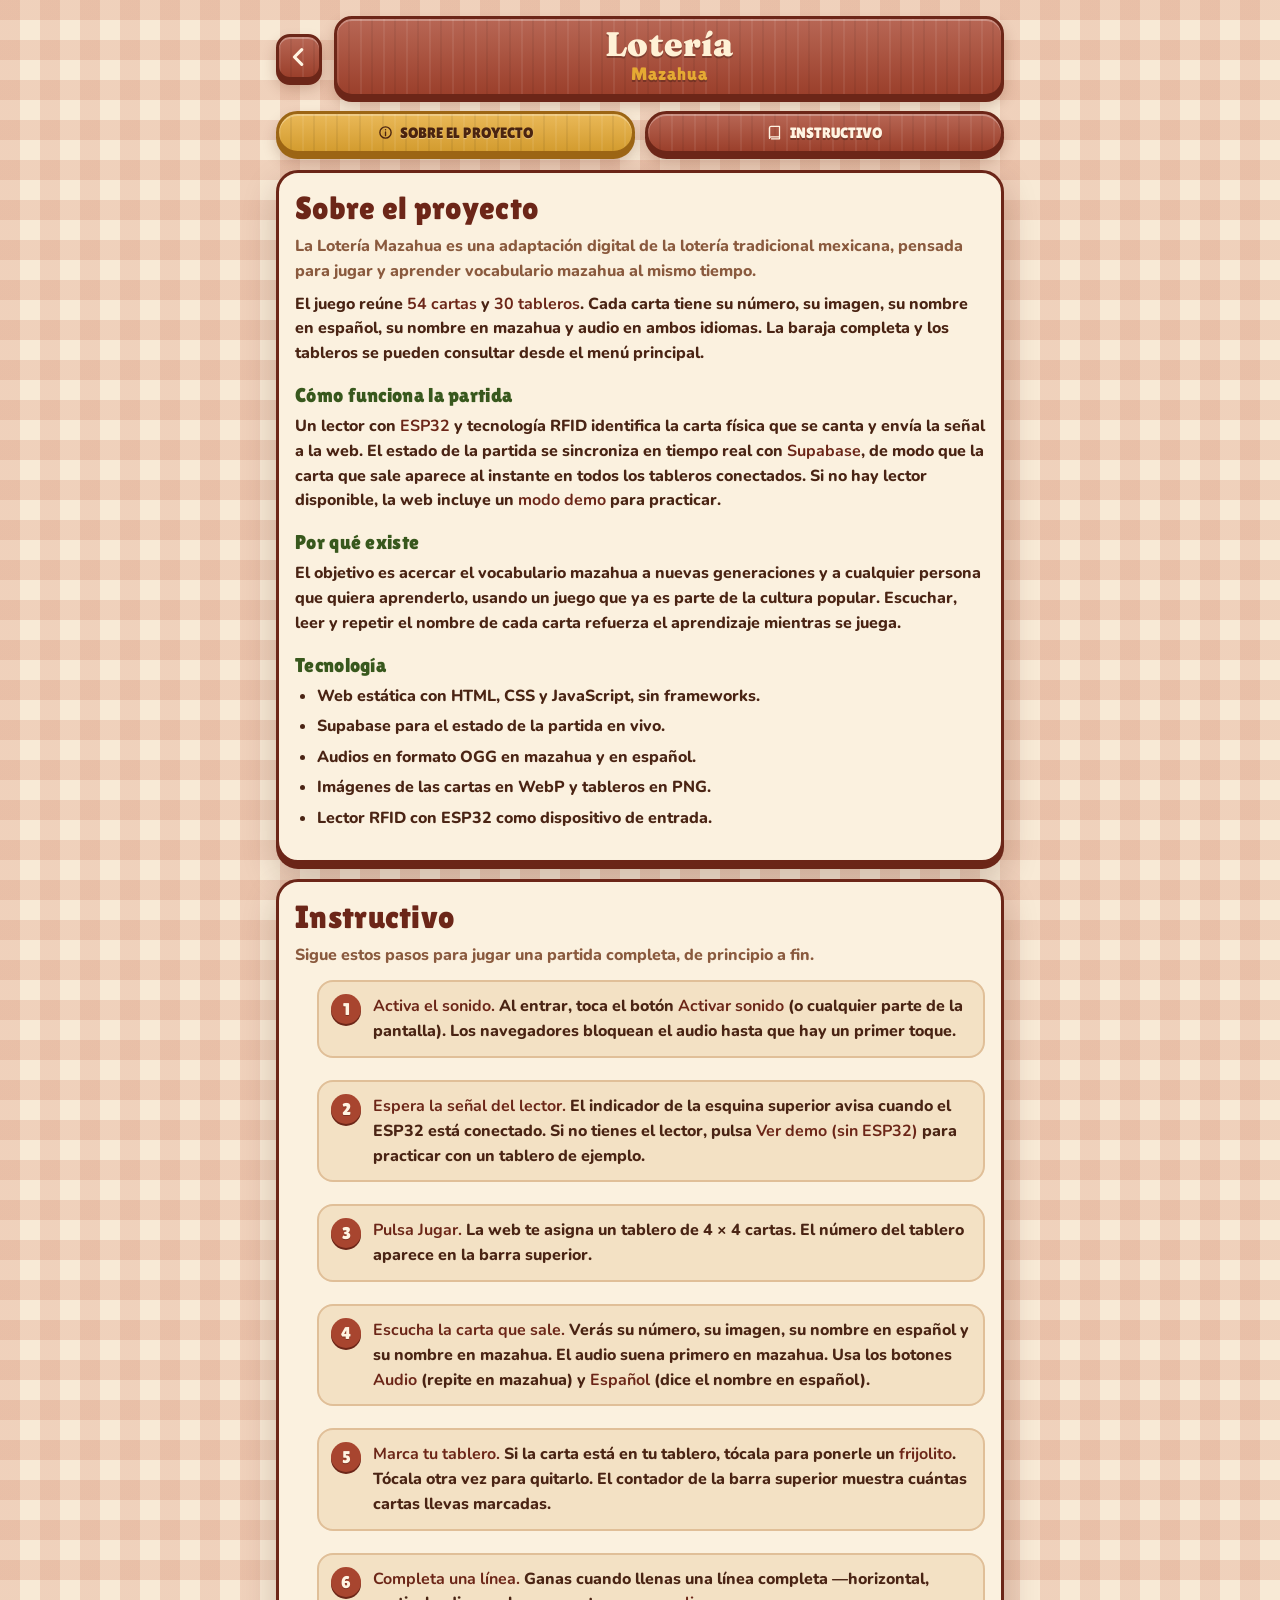
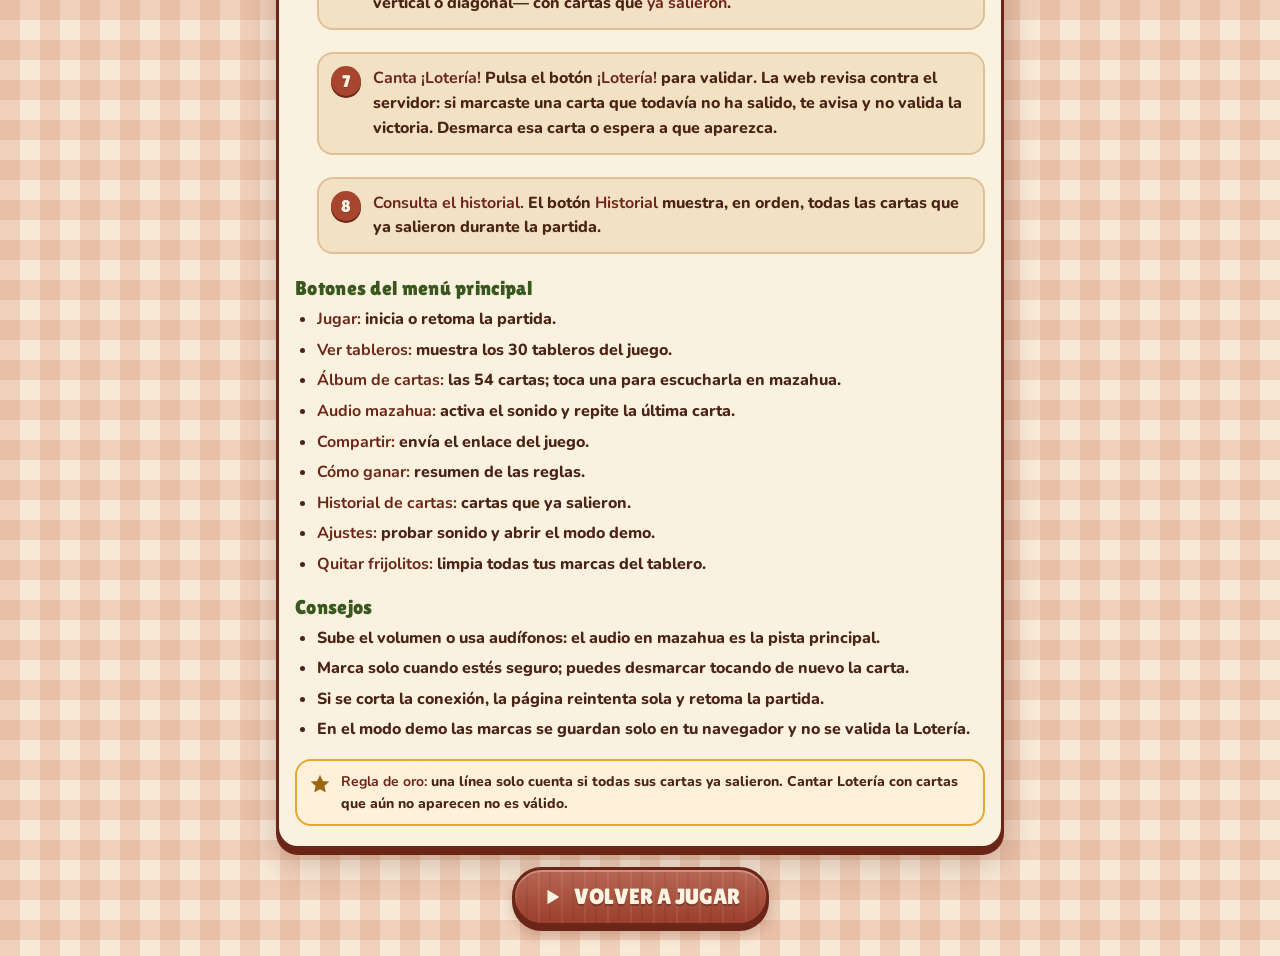
==== proyecto.html @ ba215f34 "feat: add project and instructions page, prepare Vercel deploy" ====
<!doctype html>
<html lang="es">
<head>
  <meta charset="utf-8">
  <meta name="viewport" content="width=device-width,initial-scale=1,viewport-fit=cover">
  <meta name="theme-color" content="#8f3a27">
  <meta name="description" content="Sobre el proyecto Lotería Mazahua y el instructivo completo para jugar.">
  <title>Sobre el proyecto e instructivo · Lotería Mazahua</title>
  <link rel="preconnect" href="https://fonts.googleapis.com">
  <link rel="preconnect" href="https://fonts.gstatic.com" crossorigin>
  <link rel="stylesheet" href="https://fonts.googleapis.com/css2?family=Fraunces:opsz,wght@9..144,900&family=Lilita+One&family=Nunito:wght@700;800;900&display=swap">
  <link rel="stylesheet" href="/styles.css?v=11">
  <link rel="icon" href="data:,">
</head>
<body class="doc">
  <!-- Iconos reutilizables -->
  <svg width="0" height="0" style="position:absolute" aria-hidden="true">
    <symbol id="i-back" viewBox="0 0 24 24"><path d="M15 4l-8 8 8 8" stroke="currentColor" stroke-width="3.4" fill="none" stroke-linecap="round" stroke-linejoin="round"/></symbol>
    <symbol id="i-info" viewBox="0 0 24 24"><g fill="none" stroke="currentColor" stroke-width="2.2" stroke-linecap="round"><circle cx="12" cy="12" r="9"/><path d="M12 11v6"/><circle cx="12" cy="7.4" r="1.2" fill="currentColor" stroke="none"/></g></symbol>
    <symbol id="i-book" viewBox="0 0 24 24"><g fill="none" stroke="currentColor" stroke-width="2" stroke-linejoin="round"><path d="M4 4.5A2.5 2.5 0 016.5 2H20v17H6.5A2.5 2.5 0 004 21.5z"/><path d="M4 19.5V4.5M20 19v3H6.5"/></g></symbol>
    <symbol id="i-play" viewBox="0 0 24 24"><path d="M7 4l13 8-13 8z" fill="currentColor"/></symbol>
    <symbol id="i-sound" viewBox="0 0 24 24"><path d="M3 9h4l5-4v14l-5-4H3z" fill="currentColor"/><path d="M15.5 8.5a5 5 0 010 7M18.5 5.5a9 9 0 010 13" stroke="currentColor" stroke-width="2.2" fill="none" stroke-linecap="round"/></symbol>
    <symbol id="i-star" viewBox="0 0 24 24"><path d="M12 2l3 6.6 7.2.8-5.4 4.9 1.5 7.1L12 17.8 5.7 21.4l1.5-7.1L1.8 9.4 9 8.6z" fill="currentColor"/></symbol>
    <symbol id="i-globe" viewBox="0 0 24 24"><g fill="none" stroke="currentColor" stroke-width="2"><circle cx="12" cy="12" r="9"/><path d="M3 12h18M12 3c3 3 3 15 0 18M12 3c-3 3-3 15 0 18"/></g></symbol>
    <symbol id="i-bean" viewBox="0 0 32 40"><path d="M16 2c7 0 13 5 13 12 0 4-3 6-3 9s3 5 3 8c0 5-5 7-10 7C9 38 3 32 3 22 3 11 8 2 16 2z" fill="currentColor"/></symbol>
  </svg>

  <header class="docTop">
    <a class="wood red sq docBackBtn" href="/" aria-label="Volver al menú"><svg><use href="#i-back"/></svg></a>
    <div class="sign wood red docSign">
      <h1>Lotería</h1>
      <p>Mazahua</p>
    </div>
  </header>

  <main class="docWrap">
    <nav class="docNav" aria-label="Secciones de esta página">
      <a class="wood gold link" href="#proyecto"><svg><use href="#i-info"/></svg>Sobre el proyecto</a>
      <a class="wood red link" href="#instructivo"><svg><use href="#i-book"/></svg>Instructivo</a>
    </nav>

    <!-- ===== Sobre el proyecto ===== -->
    <section id="proyecto" class="docCard" aria-labelledby="t-proyecto">
      <h2 id="t-proyecto">Sobre el proyecto</h2>
      <p class="docLead">La Lotería Mazahua es una adaptación digital de la lotería tradicional mexicana,
        pensada para jugar y aprender vocabulario mazahua al mismo tiempo.</p>

      <p>El juego reúne <b>54 cartas</b> y <b>30 tableros</b>. Cada carta tiene su número,
        su imagen, su nombre en español, su nombre en mazahua y audio en ambos idiomas.
        La baraja completa y los tableros se pueden consultar desde el menú principal.</p>

      <h3>Cómo funciona la partida</h3>
      <p>Un lector con <b>ESP32</b> y tecnología RFID identifica la carta física que se canta y
        envía la señal a la web. El estado de la partida se sincroniza en tiempo real con
        <b>Supabase</b>, de modo que la carta que sale aparece al instante en todos los tableros
        conectados. Si no hay lector disponible, la web incluye un <b>modo demo</b> para practicar.</p>

      <h3>Por qué existe</h3>
      <p>El objetivo es acercar el vocabulario mazahua a nuevas generaciones y a cualquier persona
        que quiera aprenderlo, usando un juego que ya es parte de la cultura popular. Escuchar,
        leer y repetir el nombre de cada carta refuerza el aprendizaje mientras se juega.</p>

      <h3>Tecnología</h3>
      <ul>
        <li>Web estática con HTML, CSS y JavaScript, sin frameworks.</li>
        <li>Supabase para el estado de la partida en vivo.</li>
        <li>Audios en formato OGG en mazahua y en español.</li>
        <li>Imágenes de las cartas en WebP y tableros en PNG.</li>
        <li>Lector RFID con ESP32 como dispositivo de entrada.</li>
      </ul>
    </section>

    <!-- ===== Instructivo ===== -->
    <section id="instructivo" class="docCard" aria-labelledby="t-instructivo">
      <h2 id="t-instructivo">Instructivo</h2>
      <p class="docLead">Sigue estos pasos para jugar una partida completa, de principio a fin.</p>

      <ol class="steps">
        <li>
          <b>Activa el sonido.</b> Al entrar, toca el botón <b>Activar sonido</b> (o cualquier parte
          de la pantalla). Los navegadores bloquean el audio hasta que hay un primer toque.
        </li>
        <li>
          <b>Espera la señal del lector.</b> El indicador de la esquina superior avisa cuando el
          ESP32 está conectado. Si no tienes el lector, pulsa <b>Ver demo (sin ESP32)</b> para
          practicar con un tablero de ejemplo.
        </li>
        <li>
          <b>Pulsa Jugar.</b> La web te asigna un tablero de 4 × 4 cartas. El número del tablero
          aparece en la barra superior.
        </li>
        <li>
          <b>Escucha la carta que sale.</b> Verás su número, su imagen, su nombre en español y su
          nombre en mazahua. El audio suena primero en mazahua. Usa los botones <b>Audio</b>
          (repite en mazahua) y <b>Español</b> (dice el nombre en español).
        </li>
        <li>
          <b>Marca tu tablero.</b> Si la carta está en tu tablero, tócala para ponerle un
          <b>frijolito</b>. Tócala otra vez para quitarlo. El contador de la barra superior muestra
          cuántas cartas llevas marcadas.
        </li>
        <li>
          <b>Completa una línea.</b> Ganas cuando llenas una línea completa —horizontal, vertical
          o diagonal— con cartas que <b>ya salieron</b>.
        </li>
        <li>
          <b>Canta ¡Lotería!</b> Pulsa el botón <b>¡Lotería!</b> para validar. La web revisa contra
          el servidor: si marcaste una carta que todavía no ha salido, te avisa y no valida la
          victoria. Desmarca esa carta o espera a que aparezca.
        </li>
        <li>
          <b>Consulta el historial.</b> El botón <b>Historial</b> muestra, en orden, todas las
          cartas que ya salieron durante la partida.
        </li>
      </ol>

      <h3>Botones del menú principal</h3>
      <ul>
        <li><b>Jugar:</b> inicia o retoma la partida.</li>
        <li><b>Ver tableros:</b> muestra los 30 tableros del juego.</li>
        <li><b>Álbum de cartas:</b> las 54 cartas; toca una para escucharla en mazahua.</li>
        <li><b>Audio mazahua:</b> activa el sonido y repite la última carta.</li>
        <li><b>Compartir:</b> envía el enlace del juego.</li>
        <li><b>Cómo ganar:</b> resumen de las reglas.</li>
        <li><b>Historial de cartas:</b> cartas que ya salieron.</li>
        <li><b>Ajustes:</b> probar sonido y abrir el modo demo.</li>
        <li><b>Quitar frijolitos:</b> limpia todas tus marcas del tablero.</li>
      </ul>

      <h3>Consejos</h3>
      <ul>
        <li>Sube el volumen o usa audífonos: el audio en mazahua es la pista principal.</li>
        <li>Marca solo cuando estés seguro; puedes desmarcar tocando de nuevo la carta.</li>
        <li>Si se corta la conexión, la página reintenta sola y retoma la partida.</li>
        <li>En el modo demo las marcas se guardan solo en tu navegador y no se valida la Lotería.</li>
      </ul>

      <div class="tip">
        <svg aria-hidden="true"><use href="#i-star"/></svg>
        <p><b>Regla de oro:</b> una línea solo cuenta si todas sus cartas ya salieron.
          Cantar Lotería con cartas que aún no aparecen no es válido.</p>
      </div>
    </section>

    <div class="docBack">
      <a class="wood red big link" href="/"><svg><use href="#i-play"/></svg>Volver a jugar</a>
    </div>
  </main>
</body>
</html>
---- styles.css ----
/* =========================================================
   Lotería Mazahua — estilo "madera y mantel"
   ========================================================= */
:root{
  color-scheme:light;
  --cream:#fbf1df;--cream2:#f3e1c4;--ink:#4a2414;--muted:#8a5a3e;
  --red:#a8452f;--redD:#6c2618;
  --gold:#e5a933;--goldD:#9c6514;
  --green:#5f8b38;--greenD:#38581d;
  --brown:#7c3a2c;--brownD:#4c1e15;
  --check:rgba(214,140,110,.26);
  --line:#e0bf98;
}
*{box-sizing:border-box}
html,body{height:100%}
body{
  margin:0;height:100dvh;overflow:hidden;color:var(--ink);
  font:800 16px Nunito,system-ui,sans-serif;
  background-color:#f8ead6;
  background-image:linear-gradient(90deg,var(--check) 50%,transparent 50%),linear-gradient(var(--check) 50%,transparent 50%);
  background-size:40px 40px;
}
h1,h2,h3{margin:0;font-weight:400;font-family:"Lilita One",Nunito,sans-serif;letter-spacing:.3px}
button{font:inherit;cursor:pointer;touch-action:manipulation;margin:0}
button:disabled{opacity:.5;cursor:not-allowed}
svg{width:1em;height:1em;flex:none}
[hidden]{display:none!important}
.sr-only{position:absolute;width:1px;height:1px;overflow:hidden;clip:rect(0 0 0 0)}

/* ---------- Madera ---------- */
.wood{
  --w:var(--red);--wd:var(--redD);--tx:#fff4e2;
  position:relative;color:var(--tx);
  border:3px solid var(--wd);border-radius:22px;
  background:
    repeating-linear-gradient(90deg,rgba(255,255,255,.07) 0 2px,transparent 2px 11px,rgba(0,0,0,.06) 11px 13px,transparent 13px 23px),
    linear-gradient(180deg,rgba(255,255,255,.18),rgba(0,0,0,.08)),
    var(--w);
  box-shadow:0 5px 0 var(--wd),0 8px 14px rgba(90,40,20,.25),inset 0 2px 0 rgba(255,255,255,.28);
  text-shadow:0 2px 0 rgba(0,0,0,.25);
}
.wood.gold{--w:var(--gold);--wd:var(--goldD);--tx:#4a2410;text-shadow:0 1px 0 rgba(255,255,255,.35)}
.wood.green{--w:var(--green);--wd:var(--greenD)}
.wood.brown{--w:var(--brown);--wd:var(--brownD)}
button.wood{display:flex;align-items:center;justify-content:center;gap:.5em;padding:12px 18px;font:400 18px "Lilita One",sans-serif;text-transform:uppercase;transition:transform .08s,box-shadow .08s}
button.wood:not(:disabled):hover{filter:brightness(1.06)}
button.wood:not(:disabled):active{transform:translateY(4px);box-shadow:0 1px 0 var(--wd),0 3px 6px rgba(90,40,20,.25),inset 0 2px 0 rgba(255,255,255,.28)}
button.wood.big{font-size:24px;padding:16px 20px}
button.wood.sq{width:52px;height:52px;padding:0;border-radius:16px;font-size:24px}
.bean{width:1.15em;height:1.4em;text-shadow:none}

/* ---------- Pantallas ---------- */
.screen{height:100dvh;width:100%;max-width:480px;margin:0 auto;padding:14px 16px calc(14px + env(safe-area-inset-bottom))}

/* ---------- Menú ---------- */
.menu{display:flex;flex-direction:column;align-items:center;gap:12px;overflow-y:auto;padding-bottom:0;background:linear-gradient(transparent,transparent)}
.pill{align-self:flex-end;display:inline-flex;align-items:center;gap:6px;padding:5px 12px;border:2px solid var(--redD);border-radius:99px;background:var(--cream);font-size:12px;color:var(--ink);white-space:nowrap;max-width:100%;overflow:hidden;text-overflow:ellipsis}
.pill:before{content:"";width:9px;height:9px;border-radius:50%;background:#c99a2e;flex:none}
.pill.online:before{background:#4c9a3a}
.pill.offline:before{background:#c4402c}
.sign{margin-top:26px;width:min(100%,340px);padding:16px 12px 14px;text-align:center;border-radius:26px}
.sign:before,.sign:after{content:"";position:absolute;top:-30px;width:5px;height:30px;background:var(--redD);border-radius:3px}
.sign:before{left:22%}.sign:after{right:22%}
.sign h1{font:900 clamp(46px,14vw,64px)/1 Fraunces,Georgia,serif;color:#fff1d6}
.sign p{margin:2px 0 0;font:400 clamp(20px,6vw,26px) "Lilita One",sans-serif;color:var(--gold);letter-spacing:1px}
.tagline{margin:4px 0 0;font-size:14px;color:var(--ink)}
.diamonds{display:flex;gap:8px}
.diamonds i{width:12px;height:12px;transform:rotate(45deg);background:var(--red)}
.diamonds i.y{background:var(--gold)}.diamonds i.g{background:var(--green)}
.menuBtns{width:100%;display:flex;flex-direction:column;gap:16px;margin-top:10px}
.menuBtns button{width:100%;border-radius:26px}
.menuBtns #playBtn{padding:20px}
.iconBar{margin-top:auto;padding-top:18px;width:100%;display:flex;justify-content:space-between;gap:8px}
.strip{flex:none;width:calc(100% + 32px);height:30px;margin:4px -16px 0;background:
  url("data:image/svg+xml,%3Csvg xmlns='http://www.w3.org/2000/svg' width='38' height='30'%3E%3Crect x='14' y='10' width='9' height='9' transform='rotate(45 18.5 14.5)' fill='%23fbf1df'/%3E%3C/svg%3E") center/38px 30px repeat-x,
  repeating-linear-gradient(90deg,transparent 0 76px,rgba(0,0,0,0) 76px),var(--redD);
  border-top:4px solid var(--red)}

/* ---------- Barra superior (partida) ---------- */
.topbar{flex:none;display:flex;align-items:center;gap:10px}
.topbar .sq{width:48px;height:48px}
.plaque{flex:1;min-width:0;text-align:center;padding:8px 10px;border-radius:99px;font-size:clamp(20px,6vw,26px);white-space:nowrap;overflow:hidden;text-overflow:ellipsis}
.beanCount{flex:none;display:flex;align-items:center;gap:5px;height:48px;padding:0 14px;border-radius:99px;font:400 18px "Lilita One",sans-serif}

/* ---------- Esperando ---------- */
#wait{display:flex;flex-direction:column;gap:20px}
.waitBox{margin:auto 0;padding:28px 20px;text-align:center;display:flex;flex-direction:column;align-items:center;gap:10px;border-radius:26px}
.waitBox h2{font-size:clamp(26px,7vw,34px)}
.waitBox p{margin:0 0 6px;color:#ffe7c6}
.waitBox .bean{font-size:40px}
.spin{animation:wobble 1.4s ease-in-out infinite}
@keyframes wobble{50%{transform:rotate(-14deg) translateY(-4px)}}

/* ---------- Partida ---------- */
.game{display:flex;flex-direction:column;gap:12px}
.caller{flex:none;display:flex;gap:14px;align-items:center;padding:12px;border-radius:24px}
.cardFrame{flex:none;width:clamp(96px,28vw,128px);aspect-ratio:3/4;display:flex;flex-direction:column;padding:6px;border-radius:12px;background:var(--cream);outline:2px dashed var(--red);outline-offset:-5px;color:var(--ink);text-shadow:none;box-shadow:0 3px 0 rgba(0,0,0,.25)}
.cardTop{display:flex;justify-content:space-between;align-items:baseline;gap:4px;padding:3px 4px 0}
.cardTop b{font:400 15px "Lilita One",sans-serif}
.cardTop small{font-size:8px;font-weight:900;text-transform:uppercase;white-space:nowrap;overflow:hidden;text-overflow:ellipsis}
.cardFrame img{flex:1;min-height:0;width:100%;object-fit:contain;margin:2px 0}
.cardFrame img:not([src]),.cardFrame img[src=""]{visibility:hidden}
.cardName{text-align:center;font:400 12px "Lilita One",sans-serif;color:var(--greenD);text-transform:uppercase;white-space:nowrap;overflow:hidden;text-overflow:ellipsis;padding-bottom:3px}
.info{flex:1;min-width:0;display:flex;flex-direction:column;gap:3px}
.info h2{font-size:clamp(24px,7vw,34px);line-height:1.05;overflow:hidden;text-overflow:ellipsis;white-space:nowrap}
#currentMaz{margin:0;font:400 clamp(17px,5vw,22px) "Lilita One",sans-serif;color:var(--gold);overflow:hidden;text-overflow:ellipsis;white-space:nowrap}
#progress{margin:4px 0 0;font-size:13px;color:#ffe9cc}
.bar{height:9px;border-radius:9px;background:rgba(40,10,4,.45);overflow:hidden;box-shadow:inset 0 1px 2px rgba(0,0,0,.4)}
.bar i{display:block;height:100%;width:0;background:linear-gradient(var(--gold),#c98a1c);border-radius:9px;transition:width .4s}

/* El tablero toma exactamente la proporción de las cartas (605×1084) para que llenen su casilla sin márgenes */
.boardArea{flex:1;min-height:0;min-width:0;display:grid;place-items:center;padding-bottom:5px;container-type:size}
/* --e = relleno + borde del marco (por lado); el marco abraza las cartas sin dejar espacios */
.board{--r:.5581;--g:5px;--e:9px;
  width:min(100cqw,calc((100cqh - 3 * var(--g) - 2 * var(--e)) * var(--r) + 3 * var(--g) + 2 * var(--e)));
  height:min(100cqh,calc((100cqw - 3 * var(--g) - 2 * var(--e)) / var(--r) + 3 * var(--g) + 2 * var(--e)));
  padding:6px;border:3px solid var(--goldD);border-radius:16px;background:var(--cream2);box-shadow:0 5px 0 var(--goldD),inset 0 0 0 2px #f8e3bf;
  display:grid;grid-template-columns:repeat(4,minmax(0,1fr));grid-template-rows:repeat(4,minmax(0,1fr));gap:var(--g)}
.tile{position:relative;min-width:0;min-height:0;display:block;padding:0;border:0;border-radius:4px;background:none;overflow:hidden;box-shadow:0 2px 4px rgba(70,30,10,.35);transition:transform .08s}
.tile:active{transform:scale(.96)}
.tile img{display:block;width:100%;height:100%;object-fit:cover}
.tile.marked{outline:3px solid var(--red);outline-offset:-3px}
.tile.marked img{opacity:.7}
.tile.marked:after{content:"";position:absolute;left:50%;top:48%;width:44%;height:52%;transform:translate(-50%,-50%) rotate(-12deg);
  background:url("data:image/svg+xml,%3Csvg xmlns='http://www.w3.org/2000/svg' viewBox='0 0 32 40'%3E%3Cpath d='M16 2c7 0 13 5 13 12 0 4-3 6-3 9s3 5 3 8c0 5-5 7-10 7C9 38 3 32 3 22 3 11 8 2 16 2z' fill='%238a3a2a'/%3E%3Cpath d='M11 9c2-2 5-3 7-2' stroke='%23c4705a' stroke-width='3' stroke-linecap='round' fill='none'/%3E%3C/svg%3E") center/contain no-repeat;
  filter:drop-shadow(0 2px 1px rgba(0,0,0,.35));animation:drop .18s ease-out}
@keyframes drop{from{transform:translate(-50%,-80%) rotate(-30deg);opacity:0}}

.actions{flex:none;display:grid;grid-template-columns:repeat(3,1fr);gap:10px}
.actions button.wood{padding:10px 6px;font-size:15px;border-radius:99px}
#win{flex:none;border-radius:99px}

/* ---------- Paneles ---------- */
.sheet{position:fixed;inset:14px;z-index:25;max-width:900px;margin:0 auto;display:flex;flex-direction:column;gap:10px;padding:14px;background:var(--cream);border:3px solid var(--redD);border-radius:22px;box-shadow:0 6px 0 var(--redD),0 18px 50px rgba(60,20,10,.45)}
.sheet.small{inset:auto 14px 14px;max-width:420px;max-height:70dvh}
.sheetHead{display:flex;justify-content:space-between;align-items:center;gap:8px}
.sheetHead h3{font-size:24px;color:var(--redD)}
.closeBtn.wood{padding:8px 14px;font-size:14px;border-radius:99px}
.sheetHint{margin:-4px 0 0;font-size:13px;color:var(--muted)}
#history{margin:0;padding-left:26px;overflow:auto;color:var(--ink)}
#history li{margin:3px 0}
.rules{margin:0;padding-left:22px;line-height:1.5}
.settingsList{display:flex;flex-direction:column;gap:12px;padding-bottom:6px}
#galleryPanel,#albumPanel{inset:8px;padding:10px 8px 8px}
.galleryGrid{flex:1;overflow:auto;display:grid;grid-template-columns:repeat(auto-fill,minmax(min(100%,300px),1fr));gap:6px;align-content:start}
.galleryGrid img{display:block;width:100%;height:auto;border-radius:6px}
.albumGrid{flex:1;overflow:auto;display:grid;grid-template-columns:repeat(auto-fill,minmax(84px,1fr));gap:5px;align-content:start;grid-auto-rows:max-content}
.albumGrid .tile{height:auto;aspect-ratio:605/1084}

/* ---------- Avisos ---------- */
#soundBtn{position:fixed;left:50%;top:74px;transform:translateX(-50%);white-space:nowrap;z-index:30;padding:8px 16px;font-size:15px;border-radius:99px;animation:pulse 1.6s ease-in-out infinite}
body.view-menu #soundBtn{top:12px;left:16px;transform:none;padding:5px 12px;font-size:13px}
body.view-menu #soundBtn:active{transform:translateY(4px)}
@keyframes pulse{50%{box-shadow:0 5px 0 var(--wd),0 0 0 7px rgba(229,169,51,.35)}}
#notice{position:fixed;left:12px;right:12px;bottom:12px;z-index:40;max-width:620px;margin:0 auto;padding:12px 14px;border-radius:16px;background:var(--cream);border:3px solid var(--goldD);box-shadow:0 4px 0 var(--goldD);font-size:14px;line-height:1.4;cursor:pointer}
#notice:empty{display:none}
#notice.notice-warning{background:#fff1d9;border-color:var(--red);box-shadow:0 4px 0 var(--redD);color:var(--redD)}
#notice.notice-success{background:#eef6e2;border-color:var(--green);box-shadow:0 4px 0 var(--greenD);color:var(--greenD)}

/* ---------- Celular vertical: más espacio para el tablero ---------- */
@media (max-width:899px) and (orientation:portrait){
  .game{gap:10px}
  .caller{padding:8px 12px;gap:12px;border-radius:20px}
  .cardFrame{width:62px;padding:3px;outline-offset:-3px;border-radius:8px}
  .cardTop,.cardName{display:none}
  .info h2{font-size:clamp(20px,6vw,26px)}
  #currentMaz{font-size:clamp(15px,4.4vw,18px)}
  #progress{margin-top:2px;font-size:12px}
  .actions{gap:8px}
  .actions button.wood{padding:7px 4px;font-size:14px}
  #win.wood.big{padding:9px;font-size:20px}
}

/* ---------- Celulares bajitos ---------- */
@media (max-height:700px){
  .screen{padding-top:10px}
  .game{gap:9px}
  .menuBtns{gap:12px}
  button.wood.big{font-size:21px;padding:12px}
  .menuBtns #playBtn{padding:14px}
  .sign{margin-top:22px}
  .cardFrame{width:clamp(84px,24vw,104px)}
  .actions button.wood{padding:8px 6px;font-size:14px}
  .board{--g:4px}
}

/* ---------- Pantallas grandes / proyector y celular horizontal ---------- */
@media (min-width:900px), (orientation:landscape) and (max-height:560px){
  .screen.game{max-width:1400px;display:grid;
    grid-template-columns:minmax(260px,.75fr) minmax(0,1.5fr);
    grid-template-rows:auto minmax(0,1fr) auto auto;
    grid-template-areas:"top top" "caller board" "actions board" "win board";gap:12px 18px}
  .game .topbar{grid-area:top}
  .game .caller{grid-area:caller;flex-direction:column;align-items:stretch;min-height:0}
  .game .cardFrame{flex:1;min-height:0;width:auto;aspect-ratio:auto}
  .game .boardArea{grid-area:board}
  .game .actions{grid-area:actions}
  .game #win{grid-area:win}
  #wait{max-width:640px}
}
@media (orientation:landscape) and (max-height:560px){
  .screen.game{padding:8px 12px;gap:8px 12px;grid-template-columns:minmax(200px,.6fr) minmax(0,1.6fr)}
  .topbar .sq,.beanCount{height:38px}.topbar .sq{width:38px}
  .plaque{padding:4px 10px;font-size:18px}
  .game .caller{padding:8px;gap:6px}
  .info h2{font-size:20px}#currentMaz{font-size:15px}#progress{font-size:11px}
  .actions button.wood{font-size:12px;padding:6px 4px}
  .actions{gap:6px}
  button.wood.big{font-size:17px;padding:8px}
  .boardArea{padding:6px}.board{--g:4px}
  .menu{max-width:520px}
}

/* =========================================================
   Página "Sobre el proyecto e instructivo"
   ========================================================= */
html{scroll-behavior:smooth}
body.doc{height:auto;min-height:100dvh;overflow:auto}
a.wood{text-decoration:none}
a.wood.link{display:flex;align-items:center;justify-content:center;gap:.5em;padding:10px 14px;font:400 15px "Lilita One",sans-serif;text-transform:uppercase;border-radius:99px;transition:transform .08s,box-shadow .08s}
a.wood.link:hover{filter:brightness(1.06)}
a.wood.link:active{transform:translateY(4px);box-shadow:0 1px 0 var(--wd),0 3px 6px rgba(90,40,20,.25),inset 0 2px 0 rgba(255,255,255,.28)}
a.wood.big{font-size:22px;padding:14px 26px}
a.wood.sq{display:flex;align-items:center;justify-content:center;width:46px;height:46px;padding:0;border-radius:14px;font-size:22px}

.docTop{max-width:760px;margin:0 auto;padding:16px 16px 0;display:flex;align-items:center;gap:12px}
.docTop .docSign{margin:0;width:auto;flex:1;padding:8px 14px 10px;border-radius:18px}
.docTop .docSign:before,.docTop .docSign:after{display:none}
.docTop .docSign h1{font-size:clamp(26px,7vw,34px)}
.docTop .docSign p{font-size:clamp(14px,4vw,18px)}
.docWrap{max-width:760px;margin:0 auto;padding:14px 16px calc(30px + env(safe-area-inset-bottom));display:flex;flex-direction:column;gap:16px}
.docNav{display:grid;grid-template-columns:1fr 1fr;gap:10px}
.docCard{background:var(--cream);border:3px solid var(--redD);border-radius:22px;box-shadow:0 6px 0 var(--redD),0 14px 34px rgba(60,20,10,.22);padding:16px 16px 20px;scroll-margin-top:14px}
.docCard>h2{font-size:clamp(24px,7vw,32px);color:var(--redD);margin:0 0 4px}
.docCard h3{font-size:20px;color:var(--greenD);margin:18px 0 4px}
.docCard p{margin:8px 0;line-height:1.55}
.docCard ul,.docCard ol{margin:8px 0;padding-left:22px;line-height:1.6}
.docCard li{margin:5px 0}
.docCard b{color:var(--redD)}
.docLead{margin:4px 0 10px;font-size:16px;color:var(--muted);font-weight:800}
.steps{list-style:none;margin:10px 0 0;padding:0;display:flex;flex-direction:column;gap:12px;counter-reset:step}
.steps>li{counter-increment:step;position:relative;padding:12px 14px 12px 54px;background:var(--cream2);border:2px solid var(--line);border-radius:16px;line-height:1.55}
.steps>li:before{content:counter(step);position:absolute;left:12px;top:12px;width:30px;height:30px;border-radius:50%;background:var(--red);color:#fff4e2;font:400 17px/30px "Lilita One",sans-serif;text-align:center;text-shadow:0 1px 0 rgba(0,0,0,.25);box-shadow:0 2px 0 var(--redD)}
.tip{display:flex;gap:10px;align-items:flex-start;background:#fff1d9;border:2px solid var(--gold);border-radius:16px;padding:10px 12px;margin:16px 0 0}
.tip svg{width:22px;height:22px;color:var(--goldD);margin-top:2px}
.tip p{margin:0;font-size:14px}
.docBack{display:flex;justify-content:center;padding-top:2px}
.aboutLink{width:100%;border-radius:99px;margin-top:2px}
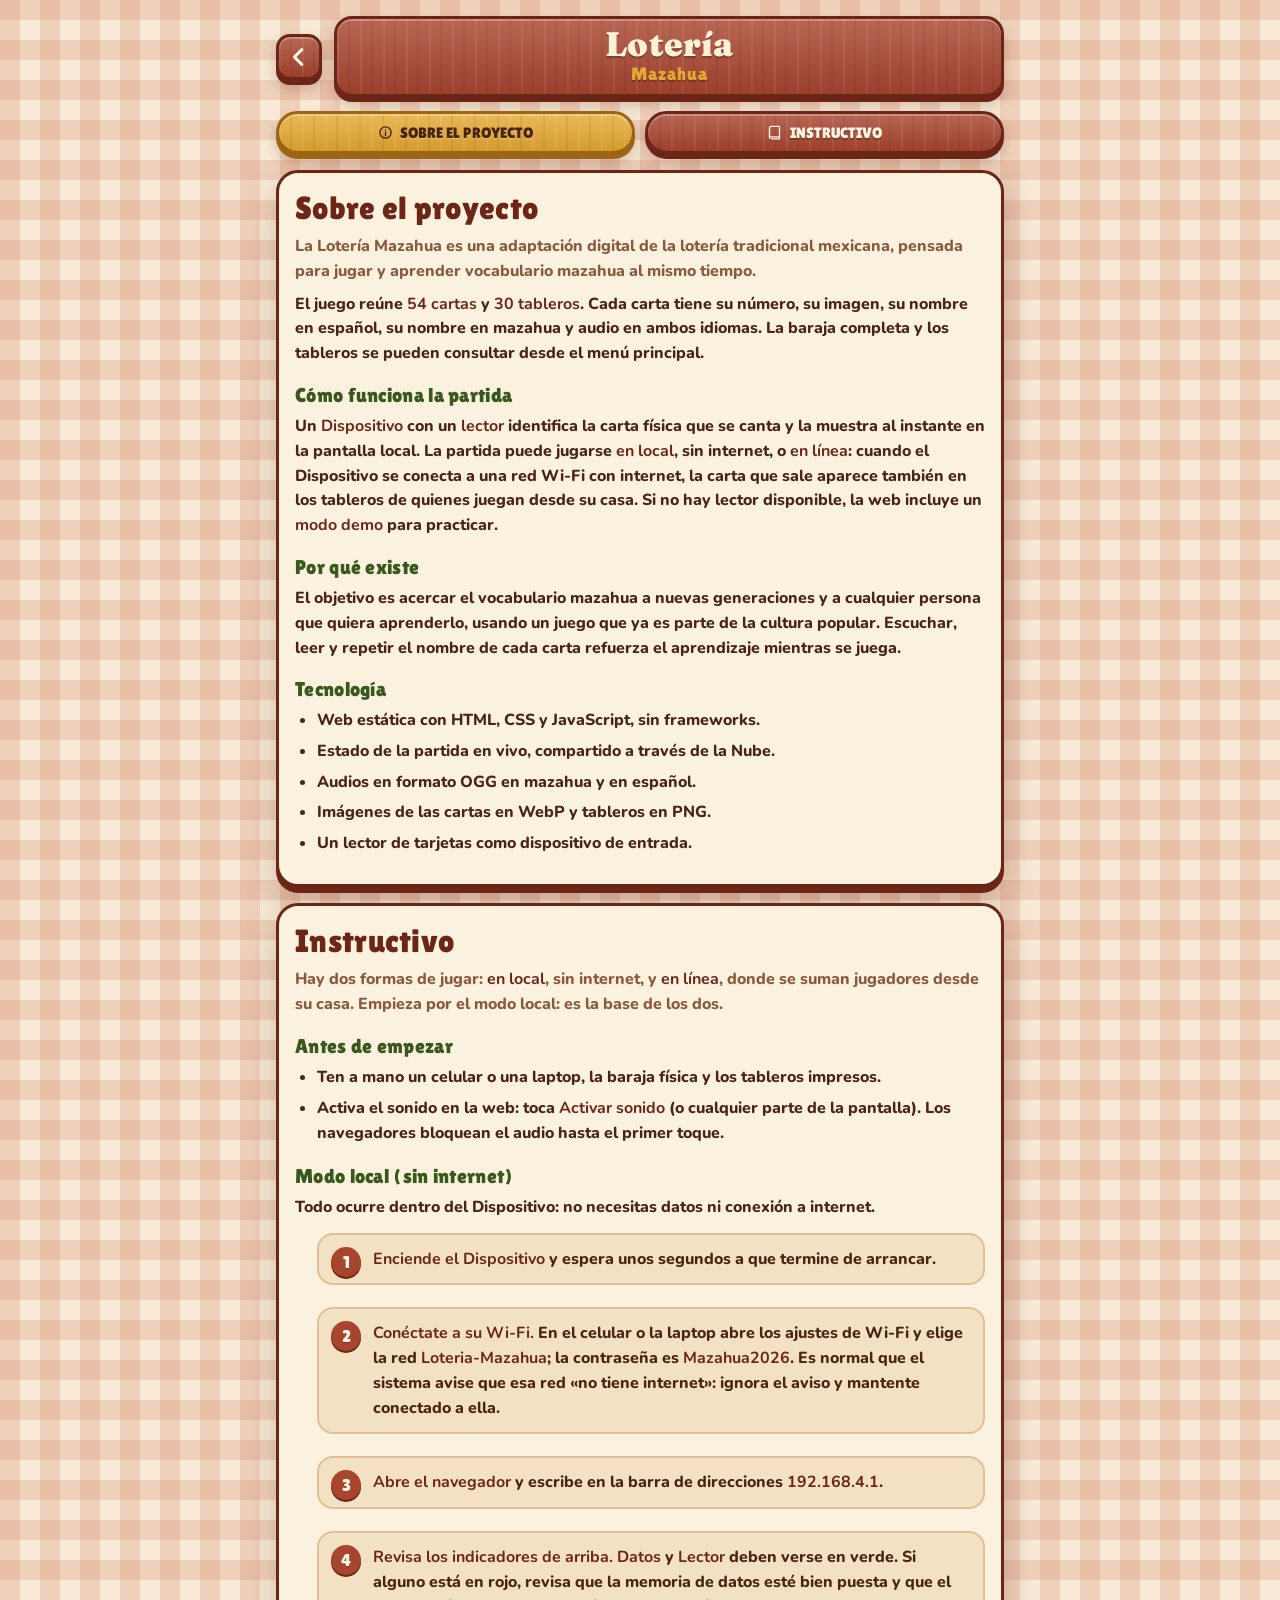
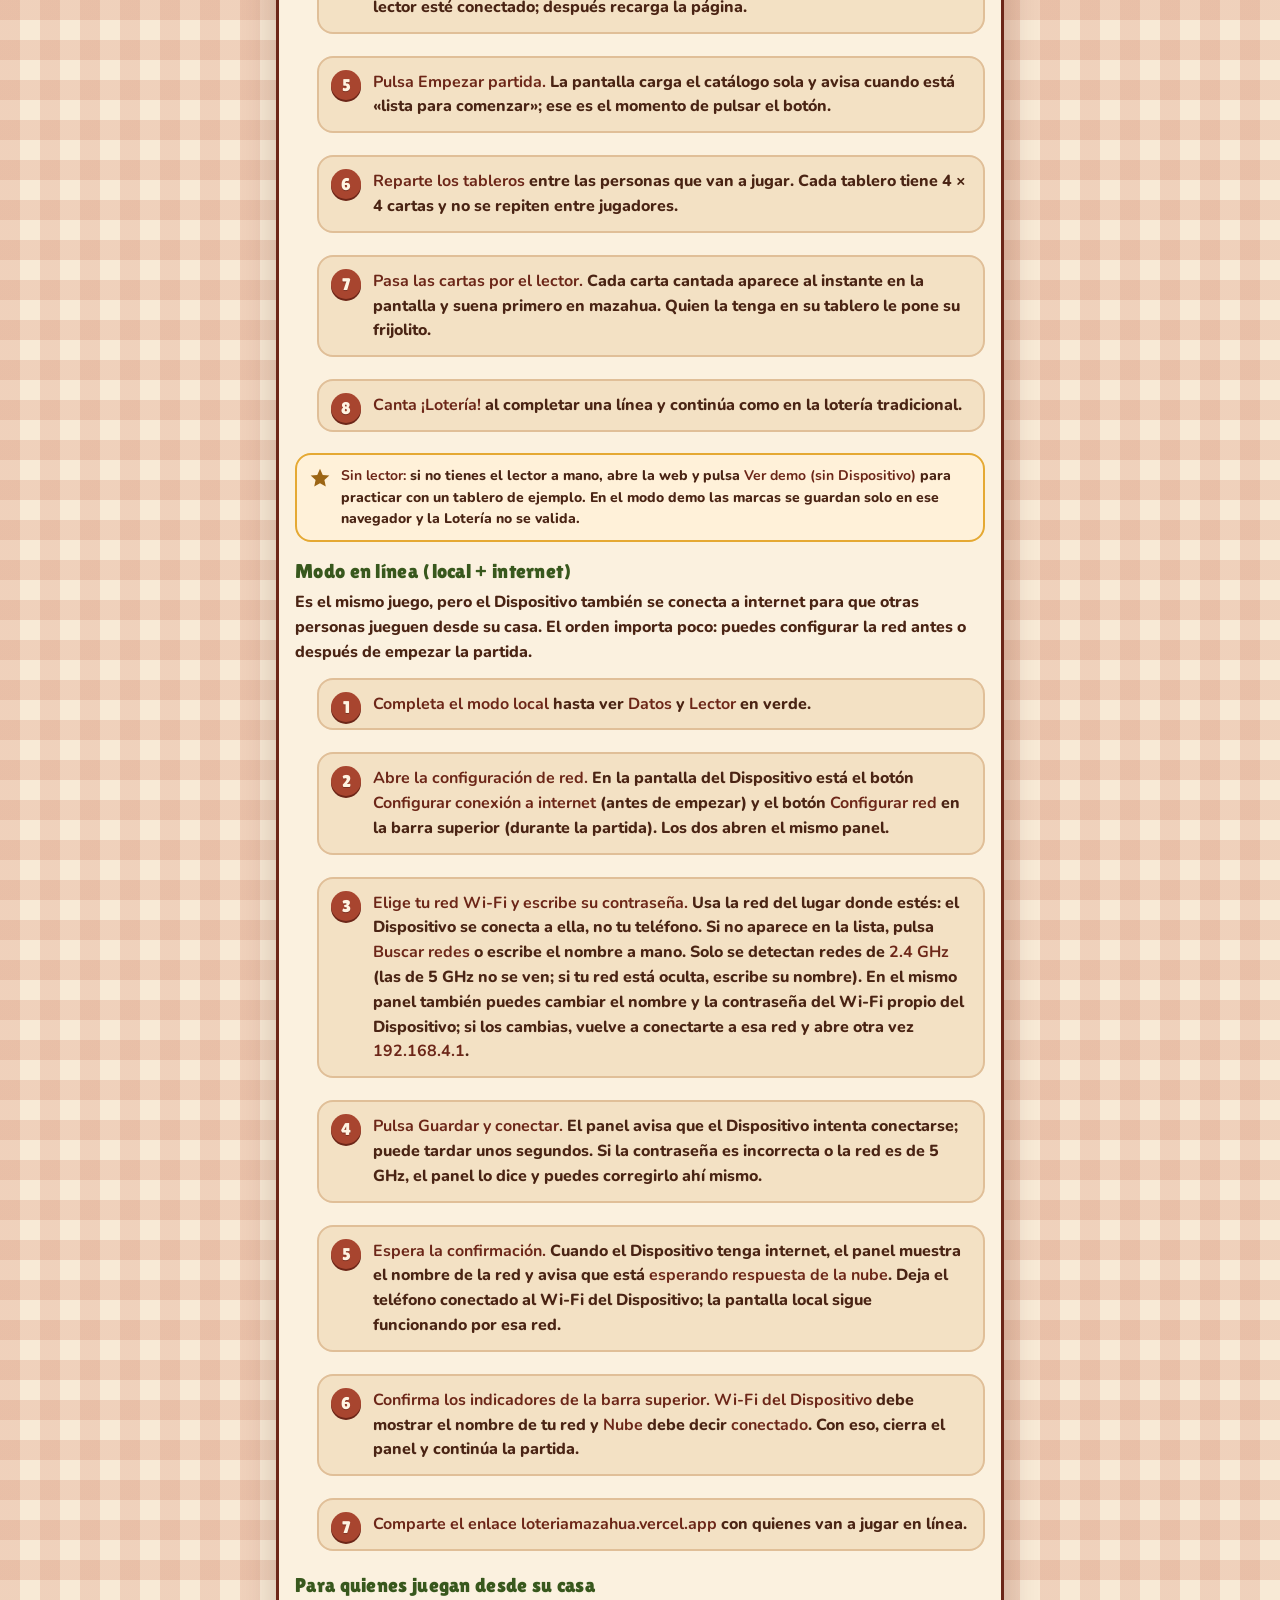
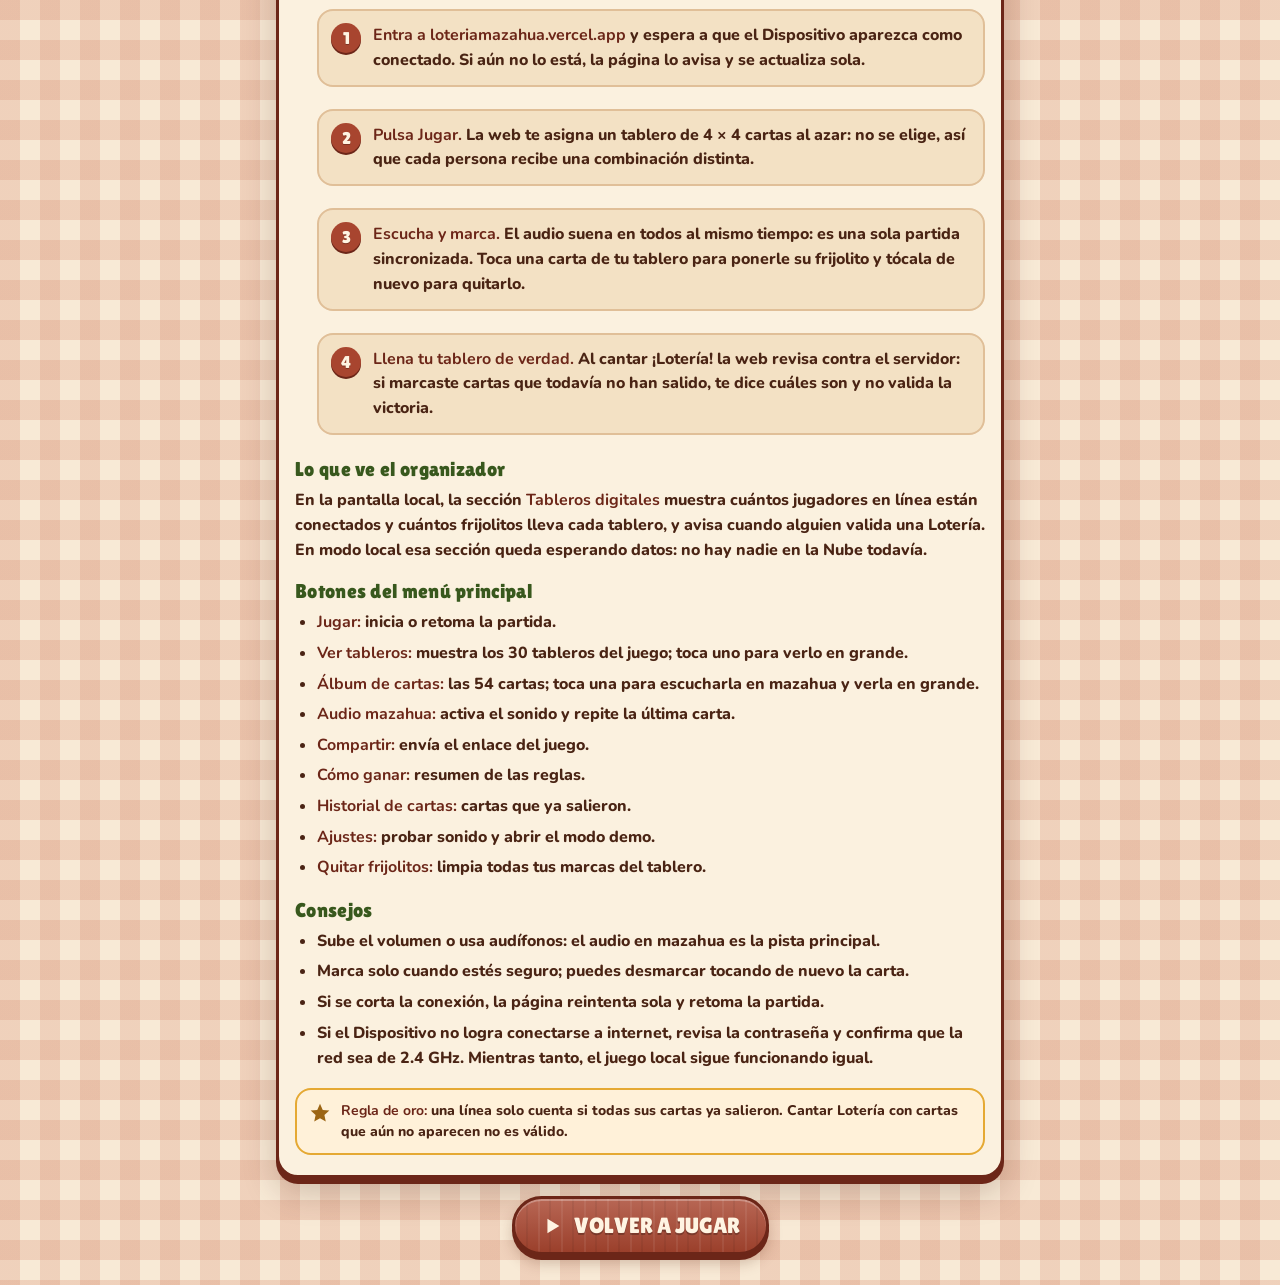
==== commit 0c28cca5: "feat(web): improve card preview and instructions" ====
--- a/proyecto.html
+++ b/proyecto.html
@@ -9,7 +9,7 @@
   <link rel="preconnect" href="https://fonts.googleapis.com">
   <link rel="preconnect" href="https://fonts.gstatic.com" crossorigin>
   <link rel="stylesheet" href="https://fonts.googleapis.com/css2?family=Fraunces:opsz,wght@9..144,900&family=Lilita+One&family=Nunito:wght@700;800;900&display=swap">
-  <link rel="stylesheet" href="/styles.css?v=11">
+  <link rel="stylesheet" href="/styles.css?v=17">
   <link rel="icon" href="data:,">
 </head>
 <body class="doc">
@@ -50,10 +50,11 @@
         La baraja completa y los tableros se pueden consultar desde el menú principal.</p>
 
       <h3>Cómo funciona la partida</h3>
-      <p>Un lector con <b>ESP32</b> y tecnología RFID identifica la carta física que se canta y
-        envía la señal a la web. El estado de la partida se sincroniza en tiempo real con
-        <b>Supabase</b>, de modo que la carta que sale aparece al instante en todos los tableros
-        conectados. Si no hay lector disponible, la web incluye un <b>modo demo</b> para practicar.</p>
+      <p>Un <b>Dispositivo</b> con un <b>lector</b> identifica la carta física que se canta y la
+        muestra al instante en la pantalla local. La partida puede jugarse <b>en local</b>, sin
+        internet, o <b>en línea</b>: cuando el Dispositivo se conecta a una red Wi-Fi con internet,
+        la carta que sale aparece también en los tableros de quienes juegan desde su casa. Si no
+        hay lector disponible, la web incluye un <b>modo demo</b> para practicar.</p>
 
       <h3>Por qué existe</h3>
       <p>El objetivo es acercar el vocabulario mazahua a nuevas generaciones y a cualquier persona
@@ -63,62 +64,103 @@
       <h3>Tecnología</h3>
       <ul>
         <li>Web estática con HTML, CSS y JavaScript, sin frameworks.</li>
-        <li>Supabase para el estado de la partida en vivo.</li>
+        <li>Estado de la partida en vivo, compartido a través de la Nube.</li>
         <li>Audios en formato OGG en mazahua y en español.</li>
         <li>Imágenes de las cartas en WebP y tableros en PNG.</li>
-        <li>Lector RFID con ESP32 como dispositivo de entrada.</li>
+        <li>Un lector de tarjetas como dispositivo de entrada.</li>
       </ul>
     </section>
 
     <!-- ===== Instructivo ===== -->
     <section id="instructivo" class="docCard" aria-labelledby="t-instructivo">
       <h2 id="t-instructivo">Instructivo</h2>
-      <p class="docLead">Sigue estos pasos para jugar una partida completa, de principio a fin.</p>
+      <p class="docLead">Hay dos formas de jugar: <b>en local</b>, sin internet, y <b>en línea</b>,
+        donde se suman jugadores desde su casa. Empieza por el modo local: es la base de los dos.</p>
 
+      <h3>Antes de empezar</h3>
+      <ul>
+        <li>Ten a mano un celular o una laptop, la baraja física y los tableros impresos.</li>
+        <li>Activa el sonido en la web: toca <b>Activar sonido</b> (o cualquier parte de la pantalla).
+          Los navegadores bloquean el audio hasta el primer toque.</li>
+      </ul>
+
+      <h3>Modo local (sin internet)</h3>
+      <p>Todo ocurre dentro del Dispositivo: no necesitas datos ni conexión a internet.</p>
       <ol class="steps">
-        <li>
-          <b>Activa el sonido.</b> Al entrar, toca el botón <b>Activar sonido</b> (o cualquier parte
-          de la pantalla). Los navegadores bloquean el audio hasta que hay un primer toque.
-        </li>
-        <li>
-          <b>Espera la señal del lector.</b> El indicador de la esquina superior avisa cuando el
-          ESP32 está conectado. Si no tienes el lector, pulsa <b>Ver demo (sin ESP32)</b> para
-          practicar con un tablero de ejemplo.
-        </li>
-        <li>
-          <b>Pulsa Jugar.</b> La web te asigna un tablero de 4 × 4 cartas. El número del tablero
-          aparece en la barra superior.
-        </li>
-        <li>
-          <b>Escucha la carta que sale.</b> Verás su número, su imagen, su nombre en español y su
-          nombre en mazahua. El audio suena primero en mazahua. Usa los botones <b>Audio</b>
-          (repite en mazahua) y <b>Español</b> (dice el nombre en español).
-        </li>
-        <li>
-          <b>Marca tu tablero.</b> Si la carta está en tu tablero, tócala para ponerle un
-          <b>frijolito</b>. Tócala otra vez para quitarlo. El contador de la barra superior muestra
-          cuántas cartas llevas marcadas.
-        </li>
-        <li>
-          <b>Completa una línea.</b> Ganas cuando llenas una línea completa —horizontal, vertical
-          o diagonal— con cartas que <b>ya salieron</b>.
-        </li>
-        <li>
-          <b>Canta ¡Lotería!</b> Pulsa el botón <b>¡Lotería!</b> para validar. La web revisa contra
-          el servidor: si marcaste una carta que todavía no ha salido, te avisa y no valida la
-          victoria. Desmarca esa carta o espera a que aparezca.
-        </li>
-        <li>
-          <b>Consulta el historial.</b> El botón <b>Historial</b> muestra, en orden, todas las
-          cartas que ya salieron durante la partida.
-        </li>
+        <li><b>Enciende el Dispositivo</b> y espera unos segundos a que termine de arrancar.</li>
+        <li><b>Conéctate a su Wi-Fi.</b> En el celular o la laptop abre los ajustes de Wi-Fi y elige la
+          red <b>Loteria-Mazahua</b>; la contraseña es <b>Mazahua2026</b>. Es normal que el sistema
+          avise que esa red «no tiene internet»: ignora el aviso y mantente conectado a ella.</li>
+        <li><b>Abre el navegador</b> y escribe en la barra de direcciones <b>192.168.4.1</b>.</li>
+        <li><b>Revisa los indicadores de arriba.</b> <b>Datos</b> y <b>Lector</b> deben verse en verde.
+          Si alguno está en rojo, revisa que la memoria de datos esté bien puesta y que el lector esté
+          conectado; después recarga la página.</li>
+        <li><b>Pulsa Empezar partida.</b> La pantalla carga el catálogo sola y avisa cuando está
+          «lista para comenzar»; ese es el momento de pulsar el botón.</li>
+        <li><b>Reparte los tableros</b> entre las personas que van a jugar. Cada tablero tiene 4 × 4
+          cartas y no se repiten entre jugadores.</li>
+        <li><b>Pasa las cartas por el lector.</b> Cada carta cantada aparece al instante en la pantalla
+          y suena primero en mazahua. Quien la tenga en su tablero le pone su frijolito.</li>
+        <li><b>Canta ¡Lotería!</b> al completar una línea y continúa como en la lotería tradicional.</li>
       </ol>
+      <div class="tip">
+        <svg aria-hidden="true"><use href="#i-star"/></svg>
+        <p><b>Sin lector:</b> si no tienes el lector a mano, abre la web y pulsa
+          <b>Ver demo (sin Dispositivo)</b> para practicar con un tablero de ejemplo. En el modo demo
+          las marcas se guardan solo en ese navegador y la Lotería no se valida.</p>
+      </div>
+
+      <h3>Modo en línea (local + internet)</h3>
+      <p>Es el mismo juego, pero el Dispositivo también se conecta a internet para que otras personas
+        jueguen desde su casa. El orden importa poco: puedes configurar la red antes o después de
+        empezar la partida.</p>
+      <ol class="steps">
+        <li><b>Completa el modo local</b> hasta ver <b>Datos</b> y <b>Lector</b> en verde.</li>
+        <li><b>Abre la configuración de red.</b> En la pantalla del Dispositivo está el botón
+          <b>Configurar conexión a internet</b> (antes de empezar) y el botón <b>Configurar red</b>
+          en la barra superior (durante la partida). Los dos abren el mismo panel.</li>
+        <li><b>Elige tu red Wi-Fi y escribe su contraseña.</b> Usa la red del lugar donde estés: el
+          Dispositivo se conecta a ella, no tu teléfono. Si no aparece en la lista, pulsa
+          <b>Buscar redes</b> o escribe el nombre a mano. Solo se detectan redes de <b>2.4 GHz</b>
+          (las de 5 GHz no se ven; si tu red está oculta, escribe su nombre). En el mismo panel
+          también puedes cambiar el nombre y la contraseña del Wi-Fi propio del Dispositivo; si los
+          cambias, vuelve a conectarte a esa red y abre otra vez <b>192.168.4.1</b>.</li>
+        <li><b>Pulsa Guardar y conectar.</b> El panel avisa que el Dispositivo intenta conectarse;
+          puede tardar unos segundos. Si la contraseña es incorrecta o la red es de 5 GHz, el panel
+          lo dice y puedes corregirlo ahí mismo.</li>
+        <li><b>Espera la confirmación.</b> Cuando el Dispositivo tenga internet, el panel muestra el
+          nombre de la red y avisa que está <b>esperando respuesta de la nube</b>. Deja el teléfono
+          conectado al Wi-Fi del Dispositivo; la pantalla local sigue funcionando por esa red.</li>
+        <li><b>Confirma los indicadores de la barra superior.</b> <b>Wi-Fi del Dispositivo</b> debe
+          mostrar el nombre de tu red y <b>Nube</b> debe decir <b>conectado</b>. Con eso, cierra el
+          panel y continúa la partida.</li>
+        <li><b>Comparte el enlace</b> <b>loteriamazahua.vercel.app</b> con quienes van a jugar en
+          línea.</li>
+      </ol>
+
+      <h3>Para quienes juegan desde su casa</h3>
+      <ol class="steps">
+        <li><b>Entra a loteriamazahua.vercel.app</b> y espera a que el Dispositivo aparezca como
+          conectado. Si aún no lo está, la página lo avisa y se actualiza sola.</li>
+        <li><b>Pulsa Jugar.</b> La web te asigna un tablero de 4 × 4 cartas al azar: no se elige, así
+          que cada persona recibe una combinación distinta.</li>
+        <li><b>Escucha y marca.</b> El audio suena en todos al mismo tiempo: es una sola partida
+          sincronizada. Toca una carta de tu tablero para ponerle su frijolito y tócala de nuevo para
+          quitarlo.</li>
+        <li><b>Llena tu tablero de verdad.</b> Al cantar ¡Lotería! la web revisa contra el servidor: si
+          marcaste cartas que todavía no han salido, te dice cuáles son y no valida la victoria.</li>
+      </ol>
+
+      <h3>Lo que ve el organizador</h3>
+      <p>En la pantalla local, la sección <b>Tableros digitales</b> muestra cuántos jugadores en línea
+        están conectados y cuántos frijolitos lleva cada tablero, y avisa cuando alguien valida una
+        Lotería. En modo local esa sección queda esperando datos: no hay nadie en la Nube todavía.</p>
 
       <h3>Botones del menú principal</h3>
       <ul>
         <li><b>Jugar:</b> inicia o retoma la partida.</li>
-        <li><b>Ver tableros:</b> muestra los 30 tableros del juego.</li>
-        <li><b>Álbum de cartas:</b> las 54 cartas; toca una para escucharla en mazahua.</li>
+        <li><b>Ver tableros:</b> muestra los 30 tableros del juego; toca uno para verlo en grande.</li>
+        <li><b>Álbum de cartas:</b> las 54 cartas; toca una para escucharla en mazahua y verla en grande.</li>
         <li><b>Audio mazahua:</b> activa el sonido y repite la última carta.</li>
         <li><b>Compartir:</b> envía el enlace del juego.</li>
         <li><b>Cómo ganar:</b> resumen de las reglas.</li>
@@ -132,7 +174,8 @@
         <li>Sube el volumen o usa audífonos: el audio en mazahua es la pista principal.</li>
         <li>Marca solo cuando estés seguro; puedes desmarcar tocando de nuevo la carta.</li>
         <li>Si se corta la conexión, la página reintenta sola y retoma la partida.</li>
-        <li>En el modo demo las marcas se guardan solo en tu navegador y no se valida la Lotería.</li>
+        <li>Si el Dispositivo no logra conectarse a internet, revisa la contraseña y confirma que la
+          red sea de 2.4 GHz. Mientras tanto, el juego local sigue funcionando igual.</li>
       </ul>
 
       <div class="tip">
--- a/styles.css
+++ b/styles.css
@@ -53,7 +53,8 @@
 .screen{height:100dvh;width:100%;max-width:480px;margin:0 auto;padding:14px 16px calc(14px + env(safe-area-inset-bottom))}
 
 /* ---------- Menú ---------- */
-.menu{display:flex;flex-direction:column;align-items:center;gap:12px;overflow-y:auto;padding-bottom:0;background:linear-gradient(transparent,transparent)}
+.menu{display:flex;flex-direction:column;align-items:center;gap:12px;overflow-y:auto;overscroll-behavior:contain;scrollbar-width:none;-ms-overflow-style:none;padding-bottom:0;background:linear-gradient(transparent,transparent)}
+.menu::-webkit-scrollbar{width:0;height:0}
 .pill{align-self:flex-end;display:inline-flex;align-items:center;gap:6px;padding:5px 12px;border:2px solid var(--redD);border-radius:99px;background:var(--cream);font-size:12px;color:var(--ink);white-space:nowrap;max-width:100%;overflow:hidden;text-overflow:ellipsis}
 .pill:before{content:"";width:9px;height:9px;border-radius:50%;background:#c99a2e;flex:none}
 .pill.online:before{background:#4c9a3a}
@@ -94,10 +95,10 @@
 /* ---------- Partida ---------- */
 .game{display:flex;flex-direction:column;gap:12px}
 .caller{flex:none;display:flex;gap:14px;align-items:center;padding:12px;border-radius:24px}
-.cardFrame{flex:none;width:clamp(96px,28vw,128px);aspect-ratio:3/4;display:flex;flex-direction:column;padding:6px;border-radius:12px;background:var(--cream);outline:2px dashed var(--red);outline-offset:-5px;color:var(--ink);text-shadow:none;box-shadow:0 3px 0 rgba(0,0,0,.25)}
+.cardFrame{flex:none;width:clamp(112px,30vw,148px);aspect-ratio:3/4;display:flex;flex-direction:column;padding:6px;border-radius:12px;background:var(--cream);outline:2px dashed var(--red);outline-offset:-5px;color:var(--ink);text-shadow:none;box-shadow:0 3px 0 rgba(0,0,0,.25)}
 .cardTop{display:flex;justify-content:space-between;align-items:baseline;gap:4px;padding:3px 4px 0}
-.cardTop b{font:400 15px "Lilita One",sans-serif}
-.cardTop small{font-size:8px;font-weight:900;text-transform:uppercase;white-space:nowrap;overflow:hidden;text-overflow:ellipsis}
+.cardTop b{font:400 22px "Lilita One",sans-serif}
+.cardTop small{font-size:13px;font-weight:900;line-height:1.05;text-align:right;text-transform:uppercase;white-space:normal;overflow-wrap:anywhere}
 .cardFrame img{flex:1;min-height:0;width:100%;object-fit:contain;margin:2px 0}
 .cardFrame img:not([src]),.cardFrame img[src=""]{visibility:hidden}
 .cardName{text-align:center;font:400 12px "Lilita One",sans-serif;color:var(--greenD);text-transform:uppercase;white-space:nowrap;overflow:hidden;text-overflow:ellipsis;padding-bottom:3px}
@@ -144,12 +145,13 @@
 #galleryPanel,#albumPanel{inset:8px;padding:10px 8px 8px}
 .galleryGrid{flex:1;overflow:auto;display:grid;grid-template-columns:repeat(auto-fill,minmax(min(100%,300px),1fr));gap:6px;align-content:start}
 .galleryGrid img{display:block;width:100%;height:auto;border-radius:6px}
-.albumGrid{flex:1;overflow:auto;display:grid;grid-template-columns:repeat(auto-fill,minmax(84px,1fr));gap:5px;align-content:start;grid-auto-rows:max-content}
+.galleryGrid a{display:block;cursor:zoom-in}
+.albumGrid{flex:1;overflow:auto;display:grid;grid-template-columns:repeat(auto-fill,minmax(132px,1fr));gap:8px;align-content:start;grid-auto-rows:max-content}
 .albumGrid .tile{height:auto;aspect-ratio:605/1084}
 
 /* ---------- Avisos ---------- */
 #soundBtn{position:fixed;left:50%;top:74px;transform:translateX(-50%);white-space:nowrap;z-index:30;padding:8px 16px;font-size:15px;border-radius:99px;animation:pulse 1.6s ease-in-out infinite}
-body.view-menu #soundBtn{top:12px;left:16px;transform:none;padding:5px 12px;font-size:13px}
+body.view-menu #soundBtn{top:12px;left:max(12px,calc(50% - 240px + 16px));transform:none;padding:5px 12px;font-size:13px}
 body.view-menu #soundBtn:active{transform:translateY(4px)}
 @keyframes pulse{50%{box-shadow:0 5px 0 var(--wd),0 0 0 7px rgba(229,169,51,.35)}}
 #notice{position:fixed;left:12px;right:12px;bottom:12px;z-index:40;max-width:620px;margin:0 auto;padding:12px 14px;border-radius:16px;background:var(--cream);border:3px solid var(--goldD);box-shadow:0 4px 0 var(--goldD);font-size:14px;line-height:1.4;cursor:pointer}
@@ -171,17 +173,51 @@
   #win.wood.big{padding:9px;font-size:20px}
 }
 
-/* ---------- Celulares bajitos ---------- */
-@media (max-height:700px){
-  .screen{padding-top:10px}
+/* ---------- Laptops y ventanas no muy altas: el menú entra sin scroll ---------- */
+@media (max-height:860px){
+  .menu{gap:9px}
+  .sign{margin-top:24px}
+  .tagline{font-size:13px}
+  .menuBtns{gap:12px;margin-top:6px}
+  .menuBtns #playBtn{padding:16px}
+  .iconBar{padding-top:12px}
+  .strip{height:24px;background-size:38px 24px}
+}
+
+/* ---------- Ventanas bajitas (laptop con barra de tareas y zoom) ---------- */
+@media (max-height:720px){
+  .screen{padding-top:8px;padding-bottom:8px}
+  .menu{gap:8px}
+  .menu .pill{margin-bottom:auto;font-size:11px;padding:4px 11px}
+  .menu .sign{margin-top:18px;padding:12px 12px 10px;border-radius:22px;width:min(100%,310px)}
+  .menu .sign:before,.menu .sign:after{top:-22px;height:22px}
+  .menu .sign h1{font-size:clamp(36px,9vh,56px)}
+  .menu .sign p{font-size:clamp(17px,4vh,24px)}
+  .menu .tagline{font-size:13px}
+  .menuBtns{gap:10px;margin-top:2px}
+  .menuBtns #playBtn{padding:clamp(10px,2vh,16px);font-size:clamp(19px,3.6vh,24px)}
+  #menu.menu a.wood.link.aboutLink{padding:10px 14px;font-size:17px}
+  #menu.menu a.wood.link.aboutLink svg{width:1.1em;height:1.1em}
+  .iconBar{padding-top:10px}
+  button.wood.sq{width:46px;height:46px;font-size:21px;border-radius:14px}
+  .strip{height:22px;background-size:34px 22px}
+  /* juego y demás pantallas en ventanas bajas */
   .game{gap:9px}
-  .menuBtns{gap:12px}
-  button.wood.big{font-size:21px;padding:12px}
-  .menuBtns #playBtn{padding:14px}
-  .sign{margin-top:22px}
   .cardFrame{width:clamp(84px,24vw,104px)}
   .actions button.wood{padding:8px 6px;font-size:14px}
   .board{--g:4px}
+}
+
+/* ---------- Ventanas muy bajas: máxima compresión sin scrollbar ---------- */
+@media (max-height:620px){
+  .menu{gap:6px}
+  .menu .sign{margin-top:14px;width:min(100%,280px)}
+  .menu .sign h1{font-size:clamp(30px,7vh,46px)}
+  .menu .tagline,.menu .diamonds{display:none}
+  .menuBtns{gap:8px}
+  #menu.menu a.wood.link.aboutLink{padding:8px 12px;font-size:16px}
+  button.wood.sq{width:42px;height:42px}
+  .strip{height:16px;background-size:26px 16px}
 }
 
 /* ---------- Pantallas grandes / proyector y celular horizontal ---------- */
@@ -211,11 +247,18 @@
   .menu{max-width:520px}
 }
 
+/* Vista grande de una carta (álbum): las palabras en mazahua se leen bien */
+#cardPreview{position:fixed;inset:0;z-index:40;display:grid;place-items:center;padding:14px;background:rgba(40,15,8,.82);cursor:zoom-out}
+#cardPreview[hidden]{display:none}
+#cardPreview img{max-width:min(92vw,560px);max-height:92dvh;width:auto;height:auto;border-radius:10px;box-shadow:0 10px 40px rgba(0,0,0,.5)}
+
 /* =========================================================
    Página "Sobre el proyecto e instructivo"
    ========================================================= */
 html{scroll-behavior:smooth}
 body.doc{height:auto;min-height:100dvh;overflow:auto}
+#menu a.wood.link.aboutLink{width:100%;max-width:100%;margin-top:2px;padding:12px 18px;font:400 18px "Lilita One",sans-serif;text-transform:uppercase;border-radius:26px}
+#menu a.wood.link.aboutLink svg{width:1.15em;height:1.15em}
 a.wood{text-decoration:none}
 a.wood.link{display:flex;align-items:center;justify-content:center;gap:.5em;padding:10px 14px;font:400 15px "Lilita One",sans-serif;text-transform:uppercase;border-radius:99px;transition:transform .08s,box-shadow .08s}
 a.wood.link:hover{filter:brightness(1.06)}
@@ -245,4 +288,3 @@
 .tip svg{width:22px;height:22px;color:var(--goldD);margin-top:2px}
 .tip p{margin:0;font-size:14px}
 .docBack{display:flex;justify-content:center;padding-top:2px}
-.aboutLink{width:100%;border-radius:99px;margin-top:2px}
